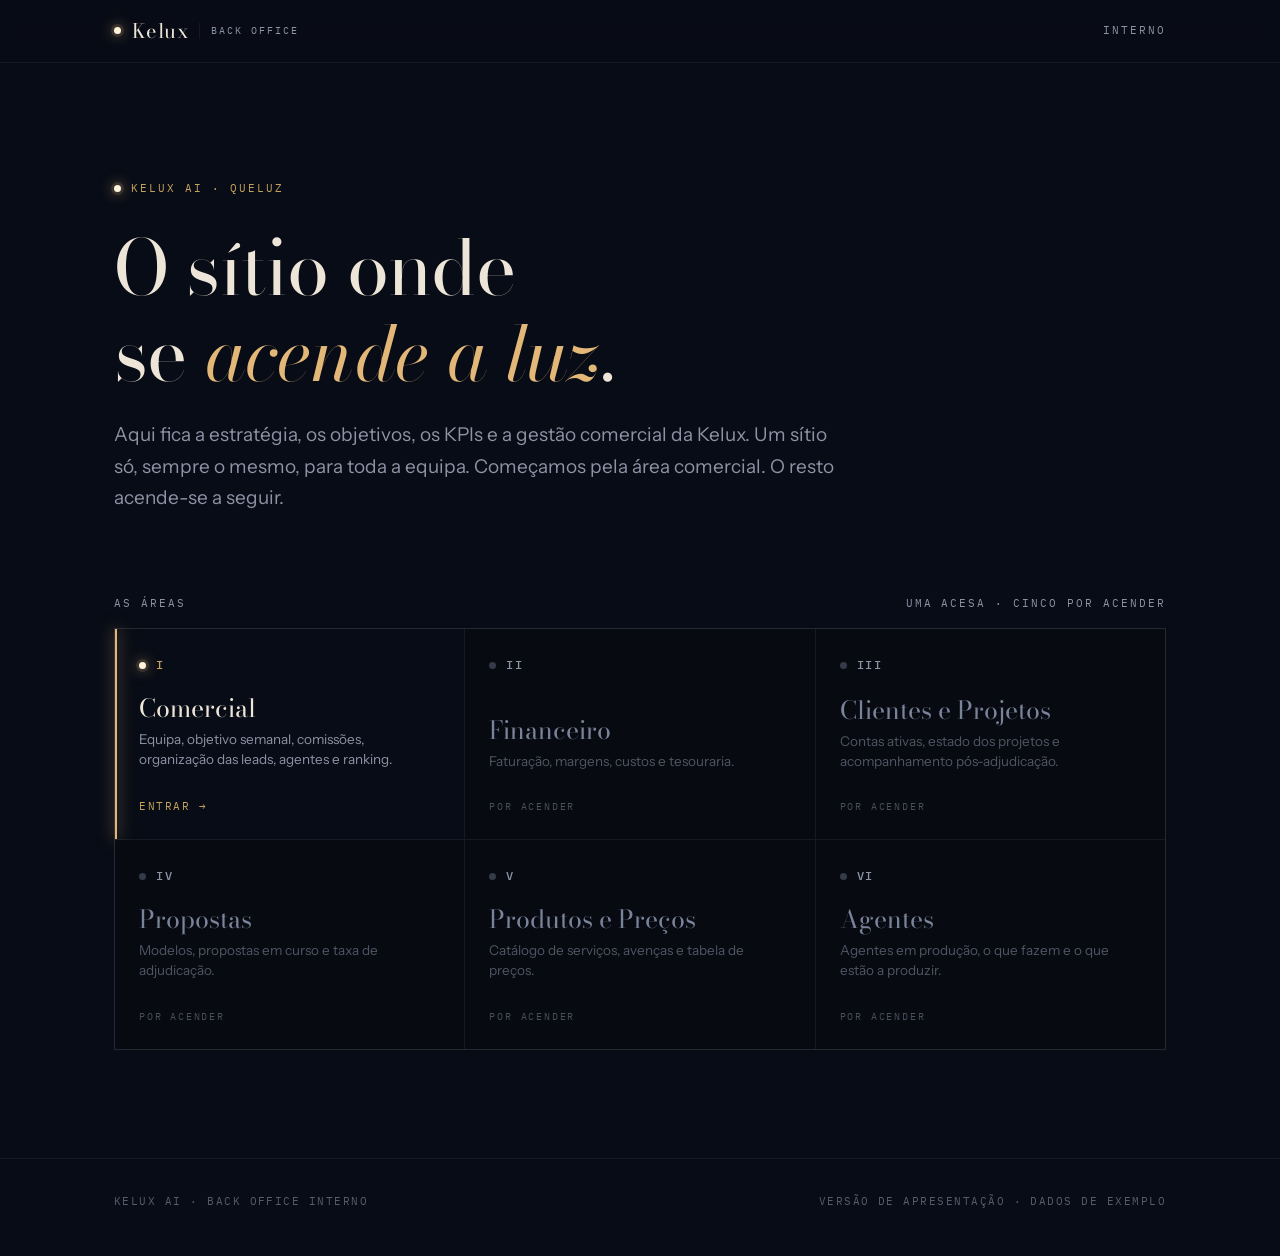
==== index.html @ 76b8fa00 "Back office interno da Kelux AI — versão de apresentação Ecrã inicial com as seis áreas (Comercial a" ====
<!doctype html>
<html lang="pt-PT">
<head>
<meta charset="utf-8">
<meta name="viewport" content="width=device-width, initial-scale=1">
<meta name="theme-color" content="#080C16">
<title>Kelux AI — Back office</title>
<meta name="description" content="Back office interno da Kelux AI. Estratégia, objetivos, KPIs e gestão comercial.">
<link rel="preconnect" href="https://fonts.googleapis.com">
<link rel="preconnect" href="https://fonts.gstatic.com" crossorigin>
<link href="https://fonts.googleapis.com/css2?family=Bodoni+Moda:ital,opsz,wght@0,6..96,400;0,6..96,500;1,6..96,400&family=IBM+Plex+Mono:wght@300;400;500&family=Instrument+Sans:wght@400;500&display=swap" rel="stylesheet">
<link rel="stylesheet" href="assets/css/kelux.css">
</head>
<body>

<header class="topbar">
  <div class="wrap topbar__in">
    <div class="brand">
      <span class="lamp lamp--on" aria-hidden="true"></span>
      <span class="brand__mark">Kelux</span>
      <span class="brand__sub">Back office</span>
    </div>
    <div class="topbar__spacer"></div>
    <span class="lbl">Interno</span>
  </div>
</header>

<main>

  <!-- ECRÃ INICIAL -->
  <section class="hero">
    <div class="wrap">
      <div class="hero__eyebrow">
        <span class="lamp lamp--on" aria-hidden="true"></span>
        <span class="lbl lbl--luz">Kelux AI · Queluz</span>
      </div>

      <h1>O sítio onde<br>se <em>acende a luz</em>.</h1>

      <p class="hero__lede">
        Aqui fica a estratégia, os objetivos, os KPIs e a gestão comercial da Kelux.
        Um sítio só, sempre o mesmo, para toda a equipa. Começamos pela área comercial.
        O resto acende-se a seguir.
      </p>
    </div>
  </section>

  <!-- MENU DE ÁREAS -->
  <section class="areas">
    <div class="wrap">

      <div class="areas__head">
        <span class="lbl">As áreas</span>
        <span class="lbl">Uma acesa · cinco por acender</span>
      </div>

      <div class="areas__grid">

        <a class="area" href="comercial.html">
          <div class="area__top">
            <span class="lamp lamp--on" aria-hidden="true"></span>
            <span class="rn">I</span>
          </div>
          <div class="area__name">Comercial</div>
          <p class="area__note">Equipa, objetivo semanal, comissões, organização das leads, agentes e ranking.</p>
          <span class="area__go">Entrar &rarr;</span>
        </a>

        <div class="area area--soon">
          <div class="area__top">
            <span class="lamp" aria-hidden="true"></span>
            <span class="rn" style="color:var(--mut)">II</span>
          </div>
          <div class="area__name">Financeiro</div>
          <p class="area__note">Faturação, margens, custos e tesouraria.</p>
          <span class="area__soon">Por acender</span>
        </div>

        <div class="area area--soon">
          <div class="area__top">
            <span class="lamp" aria-hidden="true"></span>
            <span class="rn" style="color:var(--mut)">III</span>
          </div>
          <div class="area__name">Clientes e Projetos</div>
          <p class="area__note">Contas ativas, estado dos projetos e acompanhamento pós-adjudicação.</p>
          <span class="area__soon">Por acender</span>
        </div>

        <div class="area area--soon">
          <div class="area__top">
            <span class="lamp" aria-hidden="true"></span>
            <span class="rn" style="color:var(--mut)">IV</span>
          </div>
          <div class="area__name">Propostas</div>
          <p class="area__note">Modelos, propostas em curso e taxa de adjudicação.</p>
          <span class="area__soon">Por acender</span>
        </div>

        <div class="area area--soon">
          <div class="area__top">
            <span class="lamp" aria-hidden="true"></span>
            <span class="rn" style="color:var(--mut)">V</span>
          </div>
          <div class="area__name">Produtos e Preços</div>
          <p class="area__note">Catálogo de serviços, avenças e tabela de preços.</p>
          <span class="area__soon">Por acender</span>
        </div>

        <div class="area area--soon">
          <div class="area__top">
            <span class="lamp" aria-hidden="true"></span>
            <span class="rn" style="color:var(--mut)">VI</span>
          </div>
          <div class="area__name">Agentes</div>
          <p class="area__note">Agentes em produção, o que fazem e o que estão a produzir.</p>
          <span class="area__soon">Por acender</span>
        </div>

      </div>
    </div>
  </section>

</main>

<footer class="foot">
  <div class="wrap foot__in">
    <span>Kelux AI · Back office interno</span>
    <span>Versão de apresentação · dados de exemplo</span>
  </div>
</footer>

</body>
</html>
---- assets/css/kelux.css ----
/* ==========================================================================
   Kelux AI — Back office interno
   Sistema visual alinhado com kelux.ai
   ========================================================================== */

:root{
  /* Base escura */
  --bg:        #05070A;
  --ink:       #080C16;
  --ink-2:     #0E1626;

  /* A luz */
  --luz:       #E3B778;
  --luz-core:  #FFF3DC;
  --gold:      #E8B45C;
  --gold-deep: #C6A35C;

  /* Texto */
  --txt:       #E6E9EF;
  --txt-warm:  #EDE6D8;
  --mut:       #8B93A5;
  --pedra:     #79839A;

  /* Traço */
  --line:      rgba(198,163,92,.20);
  --line-cold: rgba(139,147,165,.16);
  --line-soft: rgba(255,255,255,.06);

  /* Sinais */
  --amarelo:   #E8B45C;
  --vermelho:  #C2543F;
  --verde:     #6E9E7A;

  /* Tipografia */
  --display: "Bodoni Moda", "Didot", Georgia, serif;
  --body:    "Instrument Sans", system-ui, -apple-system, sans-serif;
  --mono:    "IBM Plex Mono", ui-monospace, "SF Mono", Menlo, monospace;

  /* Ritmo */
  --gut: clamp(20px, 5vw, 64px);
  --max: 1180px;
}

*,*::before,*::after{ box-sizing:border-box; }

html{ -webkit-text-size-adjust:100%; scroll-behavior:smooth; }

body{
  margin:0;
  background:var(--ink);
  color:var(--txt);
  font-family:var(--body);
  font-size:16px;
  line-height:1.62;
  font-weight:400;
  -webkit-font-smoothing:antialiased;
  text-rendering:optimizeLegibility;
}

img{ max-width:100%; display:block; }
a{ color:inherit; text-decoration:none; }
button{ font:inherit; color:inherit; background:none; border:0; cursor:pointer; }

/* --------------------------------------------------------------------------
   Tipografia
   -------------------------------------------------------------------------- */

h1,h2,h3,h4{
  font-family:var(--display);
  font-weight:400;
  line-height:1.14;
  letter-spacing:-.01em;
  margin:0;
  color:var(--txt-warm);
}

h1{ font-size:clamp(38px, 7vw, 76px); }
h2{ font-size:clamp(28px, 4.4vw, 46px); }
h3{ font-size:clamp(20px, 2.6vw, 27px); }
h4{ font-size:18px; }

p{ margin:0 0 1.05em; max-width:70ch; }
p:last-child{ margin-bottom:0; }

strong{ font-weight:500; color:var(--txt-warm); }

/* Etiqueta monoespaçada — o rótulo discreto da casa */
.lbl{
  font-family:var(--mono);
  font-size:11px;
  font-weight:400;
  letter-spacing:.18em;
  text-transform:uppercase;
  color:var(--mut);
}

.lbl--luz{ color:var(--gold-deep); }

/* Numeração romana */
.rn{
  font-family:var(--mono);
  font-size:12px;
  letter-spacing:.14em;
  color:var(--gold-deep);
  font-weight:500;
}

.num{ font-family:var(--mono); font-variant-numeric:tabular-nums; letter-spacing:-.01em; }

.mut{ color:var(--mut); }
.warm{ color:var(--txt-warm); }
.luz{ color:var(--luz); }

/* --------------------------------------------------------------------------
   Estrutura
   -------------------------------------------------------------------------- */

.wrap{ width:100%; max-width:var(--max); margin:0 auto; padding:0 var(--gut); }

/* --------------------------------------------------------------------------
   A lâmpada — acesa / por acender
   -------------------------------------------------------------------------- */

.lamp{
  width:7px; height:7px; border-radius:50%;
  background:var(--pedra);
  opacity:.4;
  flex:none;
  transition:background .5s ease, box-shadow .5s ease, opacity .5s ease;
}

.lamp--on{
  background:var(--luz-core);
  opacity:1;
  box-shadow:0 0 0 3px rgba(227,183,120,.14), 0 0 14px 2px rgba(227,183,120,.45);
}

/* --------------------------------------------------------------------------
   Cabeçalho global
   -------------------------------------------------------------------------- */

.topbar{
  position:sticky; top:0; z-index:60;
  background:rgba(8,12,22,.88);
  backdrop-filter:blur(12px);
  -webkit-backdrop-filter:blur(12px);
  border-bottom:1px solid var(--line-soft);
}

.topbar__in{
  display:flex; align-items:center; gap:18px;
  min-height:62px;
}

.brand{ display:flex; align-items:center; gap:11px; flex:none; }

.brand__mark{
  font-family:var(--display);
  font-size:20px;
  letter-spacing:.02em;
  color:var(--txt-warm);
}

.brand__sub{
  font-family:var(--mono);
  font-size:10px;
  letter-spacing:.2em;
  text-transform:uppercase;
  color:var(--mut);
  padding-left:11px;
  border-left:1px solid var(--line-soft);
}

.topbar__spacer{ flex:1; }

.back{
  font-family:var(--mono); font-size:11px; letter-spacing:.14em;
  text-transform:uppercase; color:var(--mut);
  display:inline-flex; align-items:center; gap:8px;
  padding:8px 0;
  transition:color .3s ease;
}
.back:hover{ color:var(--luz); }

/* --------------------------------------------------------------------------
   ECRÃ INICIAL
   -------------------------------------------------------------------------- */

.hero{ padding:clamp(60px,13vh,140px) 0 clamp(48px,9vh,96px); }

.hero__eyebrow{ display:flex; align-items:center; gap:10px; margin-bottom:26px; }

.hero h1{ margin-bottom:22px; }
.hero h1 em{ font-style:italic; color:var(--luz); }

.hero__lede{
  font-size:clamp(16px,1.9vw,19px);
  color:var(--mut);
  max-width:56ch;
  line-height:1.66;
}

/* Menu de áreas */
.areas{ padding-bottom:clamp(64px,12vh,130px); }

.areas__head{
  display:flex; align-items:baseline; justify-content:space-between;
  gap:20px; flex-wrap:wrap;
  padding-bottom:16px;
}

.areas__grid{
  display:grid;
  grid-template-columns:repeat(auto-fill, minmax(272px, 1fr));
  gap:1px;
  background:var(--line-soft);
  border:1px solid var(--line-soft);
}

.area{
  position:relative;
  background:var(--ink);
  padding:26px 24px 24px;
  min-height:158px;
  display:flex; flex-direction:column;
  transition:background .4s ease;
}

.area__top{ display:flex; align-items:center; gap:10px; margin-bottom:auto; }

.area__name{
  font-family:var(--display);
  font-size:25px;
  line-height:1.2;
  color:var(--pedra);
  margin:18px 0 6px;
  transition:color .4s ease;
}

.area__note{ font-size:13.5px; color:var(--mut); line-height:1.5; }

/* Ativa — acesa */
a.area{ cursor:pointer; }
a.area .area__name{ color:var(--txt-warm); }
a.area::after{
  content:""; position:absolute; left:0; top:0; bottom:0; width:2px;
  background:var(--luz);
  box-shadow:0 0 16px 1px rgba(227,183,120,.5);
}
a.area:hover{ background:var(--ink-2); }
a.area:hover .area__name{ color:var(--luz-core); }

.area__go{
  font-family:var(--mono); font-size:11px; letter-spacing:.14em;
  text-transform:uppercase; color:var(--gold-deep);
  margin-top:14px;
  display:inline-flex; align-items:center; gap:7px;
}

/* Por acender */
.area--soon{ background:#070A11; }
.area--soon .area__note{ color:rgba(139,147,165,.55); }

.area__soon{
  margin-top:14px;
  font-family:var(--mono); font-size:10px; letter-spacing:.18em;
  text-transform:uppercase; color:rgba(139,147,165,.5);
}

/* --------------------------------------------------------------------------
   ÁREA COMERCIAL — navegação por secções
   -------------------------------------------------------------------------- */

.secnav{
  position:sticky; top:62px; z-index:50;
  background:rgba(8,12,22,.92);
  backdrop-filter:blur(12px);
  -webkit-backdrop-filter:blur(12px);
  border-bottom:1px solid var(--line-soft);
}

.secnav__in{
  display:flex; gap:2px;
  overflow-x:auto;
  scrollbar-width:none;
  -ms-overflow-style:none;
}
.secnav__in::-webkit-scrollbar{ display:none; }

.secnav__btn{
  flex:none;
  display:flex; align-items:center; gap:9px;
  padding:15px 16px;
  border-bottom:1px solid transparent;
  white-space:nowrap;
  color:var(--mut);
  font-size:13.5px;
  transition:color .3s ease, border-color .3s ease;
}

.secnav__btn .rn{ color:var(--mut); transition:color .3s ease; }

.secnav__btn:hover{ color:var(--txt); }

.secnav__btn[aria-current="true"]{
  color:var(--luz-core);
  border-bottom-color:var(--luz);
}
.secnav__btn[aria-current="true"] .rn{ color:var(--gold); }

/* Secções */
.sec{ display:none; padding:clamp(46px,8vh,86px) 0 clamp(60px,11vh,120px); }
.sec.is-active{ display:block; animation:fade .5s ease both; }

@keyframes fade{ from{ opacity:0; transform:translateY(8px);} to{ opacity:1; transform:none;} }

.sec__head{ margin-bottom:clamp(32px,5vh,54px); }
.sec__eyebrow{ display:flex; align-items:center; gap:10px; margin-bottom:16px; }
.sec__head h2{ margin-bottom:16px; }
.sec__lede{ font-size:clamp(15.5px,1.7vw,18px); color:var(--mut); max-width:62ch; }

.block{ margin-top:clamp(34px,5.5vh,58px); }
.block__title{
  display:flex; align-items:baseline; gap:12px;
  padding-bottom:13px; margin-bottom:24px;
  border-bottom:1px solid var(--line-soft);
}
.block__title h3{ font-size:20px; }

/* --------------------------------------------------------------------------
   I — A equipa
   -------------------------------------------------------------------------- */

.team{
  display:grid;
  grid-template-columns:repeat(auto-fill, minmax(196px,1fr));
  gap:1px;
  background:var(--line-soft);
  border:1px solid var(--line-soft);
}

.member{
  background:var(--ink);
  padding:30px 22px 26px;
  text-align:center;
  transition:background .4s ease;
}
.member:hover{ background:var(--ink-2); }

/* A foto é o elemento iluminado */
.member__photo{
  width:88px; height:88px; margin:0 auto 18px;
  border-radius:50%;
  background:var(--ink-2);
  border:1px solid var(--line);
  display:flex; align-items:center; justify-content:center;
  overflow:hidden;
  box-shadow:0 0 0 5px rgba(227,183,120,.05), 0 0 26px -4px rgba(227,183,120,.28);
  transition:box-shadow .45s ease;
}
.member:hover .member__photo{
  box-shadow:0 0 0 5px rgba(227,183,120,.09), 0 0 34px -2px rgba(227,183,120,.45);
}
.member__photo img{ width:100%; height:100%; object-fit:cover; }

.member__initial{
  font-family:var(--display);
  font-size:31px;
  color:var(--luz);
}

.member__name{ font-family:var(--display); font-size:21px; color:var(--txt-warm); margin-bottom:5px; }
.member__role{
  font-family:var(--mono); font-size:10px; letter-spacing:.18em;
  text-transform:uppercase; color:var(--gold-deep); margin-bottom:9px;
}
.member__line{ font-size:13px; color:var(--mut); line-height:1.5; }

/* --------------------------------------------------------------------------
   Cartões e caixas genéricas
   -------------------------------------------------------------------------- */

.card{
  background:var(--ink-2);
  border:1px solid var(--line-soft);
  padding:24px;
}

.grid-2{ display:grid; grid-template-columns:repeat(auto-fit,minmax(280px,1fr)); gap:16px; }
.grid-3{ display:grid; grid-template-columns:repeat(auto-fit,minmax(232px,1fr)); gap:16px; }

/* Declaração em destaque */
.claim{
  border-left:2px solid var(--luz);
  padding:6px 0 6px 26px;
}
.claim__big{
  font-family:var(--display);
  font-size:clamp(26px,3.6vw,40px);
  line-height:1.2;
  color:var(--luz-core);
}
.claim__sub{ margin-top:12px; color:var(--mut); font-size:15px; }

/* Listas de regras */
.rules{ list-style:none; margin:0; padding:0; }
.rules li{
  position:relative;
  padding:13px 0 13px 30px;
  border-bottom:1px solid var(--line-soft);
  font-size:14.6px;
  line-height:1.6;
  color:var(--txt);
}
.rules li:last-child{ border-bottom:0; }
.rules li::before{
  content:""; position:absolute; left:4px; top:22px;
  width:5px; height:5px; border-radius:50%;
  background:var(--gold-deep);
}

/* Lista numerada em romano */
.rules--rn{ counter-reset:r; }
.rules--rn li{ padding-left:44px; }
.rules--rn li::before{
  counter-increment:r;
  content:counter(r, upper-roman);
  left:0; top:13px;
  width:auto; height:auto; border-radius:0; background:none;
  font-family:var(--mono); font-size:11px; letter-spacing:.1em;
  color:var(--gold-deep);
}

/* --------------------------------------------------------------------------
   II — A escada
   -------------------------------------------------------------------------- */

.stair{
  display:flex; align-items:flex-end; gap:6px;
  padding:26px 0 0;
  overflow-x:auto;
  scrollbar-width:none;
}
.stair::-webkit-scrollbar{ display:none; }

.step{
  flex:1 1 0; min-width:44px;
  display:flex; flex-direction:column; align-items:center; gap:9px;
}

.step__bar{
  width:100%;
  background:#0C1220;
  border:1px solid var(--line-cold);
  border-bottom:0;
  transition:background .4s ease, border-color .4s ease, box-shadow .4s ease;
}

.step__val{
  font-family:var(--mono); font-size:12px;
  color:var(--mut);
  transition:color .4s ease;
}

.step--done .step__bar{ background:rgba(198,163,92,.10); border-color:rgba(198,163,92,.24); }

.step--now .step__bar{
  background:rgba(227,183,120,.20);
  border-color:var(--luz);
  box-shadow:0 0 24px -4px rgba(227,183,120,.55), inset 0 0 20px -8px rgba(255,243,220,.5);
}
.step--now .step__val{ color:var(--luz-core); font-weight:500; }

.step__flag{
  font-family:var(--mono); font-size:9px; letter-spacing:.16em;
  text-transform:uppercase; color:var(--gold);
  min-height:12px;
}

.stair__axis{
  display:flex; justify-content:space-between;
  margin-top:14px; padding-top:12px;
  border-top:1px solid var(--line-soft);
  font-family:var(--mono); font-size:11px; letter-spacing:.1em;
  text-transform:uppercase; color:var(--mut);
}

/* Três resultados possíveis */
.outcome{
  border:1px solid var(--line-soft);
  padding:20px;
  background:var(--ink-2);
}
.outcome__arrow{ font-size:22px; line-height:1; margin-bottom:12px; }
.outcome__cond{
  font-family:var(--mono); font-size:11.5px; letter-spacing:.04em;
  color:var(--mut); margin-bottom:9px;
}
.outcome__res{ font-family:var(--display); font-size:20px; color:var(--txt-warm); }

.outcome--up{ border-color:rgba(227,183,120,.3); }
.outcome--up .outcome__arrow{ color:var(--luz); }
.outcome--up .outcome__res{ color:var(--luz-core); }
.outcome--keep .outcome__arrow{ color:var(--pedra); }
.outcome--down .outcome__arrow{ color:var(--vermelho); }

/* --------------------------------------------------------------------------
   III — Tabela de simulação
   -------------------------------------------------------------------------- */

.tbl-wrap{ overflow-x:auto; border:1px solid var(--line-soft); }

table.tbl{
  width:100%; border-collapse:collapse; min-width:460px;
  font-size:15px;
}
table.tbl th{
  text-align:left;
  font-family:var(--mono); font-weight:400;
  font-size:10.5px; letter-spacing:.16em; text-transform:uppercase;
  color:var(--mut);
  padding:15px 20px;
  background:#0A0E18;
  border-bottom:1px solid var(--line-soft);
  white-space:nowrap;
}
table.tbl td{
  padding:16px 20px;
  border-bottom:1px solid var(--line-soft);
  font-family:var(--mono);
  font-variant-numeric:tabular-nums;
  color:var(--txt);
}
table.tbl tr:last-child td{ border-bottom:0; }
table.tbl tbody tr:hover td{ background:rgba(227,183,120,.035); }
table.tbl td:last-child{ color:var(--luz); }
table.tbl th:not(:first-child), table.tbl td:not(:first-child){ text-align:right; }

/* Aviso de privacidade */
.privacy{
  display:flex; gap:14px; align-items:flex-start;
  margin-top:18px; padding:17px 19px;
  border:1px solid var(--line);
  background:rgba(227,183,120,.045);
  font-size:14px; color:var(--txt-warm); line-height:1.58;
}
.privacy .lamp{ margin-top:8px; }

/* --------------------------------------------------------------------------
   IV — Pipeline
   -------------------------------------------------------------------------- */

.pipe{
  display:flex; align-items:stretch; flex-wrap:wrap; gap:8px;
  padding:4px 0;
}

.pipe__stage{
  flex:1 1 130px;
  border:1px solid var(--line-cold);
  background:var(--ink-2);
  padding:16px 14px;
}
.pipe__n{
  font-family:var(--mono); font-size:10px; letter-spacing:.14em;
  color:var(--gold-deep); display:block; margin-bottom:8px;
}
.pipe__name{ font-size:14.5px; color:var(--txt-warm); line-height:1.35; }

.pipe__stage--end{ border-color:rgba(227,183,120,.32); background:rgba(227,183,120,.05); }

.fork{ display:grid; grid-template-columns:repeat(auto-fit,minmax(268px,1fr)); gap:16px; margin-top:16px; }

.fork__item{
  border:1px solid var(--line-soft);
  border-top:2px solid var(--line-cold);
  padding:20px;
  background:var(--ink-2);
}
.fork__item--won{ border-top-color:var(--verde); }
.fork__item--cold{ border-top-color:var(--pedra); }
.fork__head{ font-family:var(--display); font-size:18px; color:var(--txt-warm); margin-bottom:9px; }
.fork__body{ font-size:14px; color:var(--mut); line-height:1.6; }

/* Ficha de lead — exemplo visual */
.ficha{
  border:1px solid var(--line-soft);
  background:var(--ink-2);
}
.ficha__bar{
  display:flex; align-items:center; gap:10px;
  padding:13px 20px;
  border-bottom:1px solid var(--line-soft);
  background:#0A0E18;
}
.ficha__grid{
  display:grid;
  grid-template-columns:repeat(auto-fill,minmax(196px,1fr));
  gap:1px;
  background:var(--line-soft);
}
.field{ background:var(--ink-2); padding:14px 18px; }
.field__k{
  font-family:var(--mono); font-size:9.5px; letter-spacing:.15em;
  text-transform:uppercase; color:var(--mut); display:block; margin-bottom:6px;
}
.field__v{ font-size:14px; color:var(--txt); line-height:1.4; }
.field__v--auto{ color:var(--luz); }
.field--wide{ grid-column:1/-1; }

.auto-note{
  display:flex; align-items:center; gap:9px;
  padding:13px 20px; border-top:1px solid var(--line-soft);
  font-family:var(--mono); font-size:11px; letter-spacing:.06em; color:var(--mut);
}

/* Histórico de interações */
.hist__row{
  display:grid;
  grid-template-columns:96px 92px 116px 1fr;
  gap:16px;
  padding:12px 20px;
  border-bottom:1px solid var(--line-soft);
  font-size:13.5px;
  align-items:baseline;
}
.hist__row:last-child{ border-bottom:0; }
.hist__row--h{
  font-family:var(--mono); font-size:9.5px; letter-spacing:.15em;
  text-transform:uppercase; color:var(--mut);
  background:#0A0E18;
}
.hist__d{ font-family:var(--mono); color:var(--mut); font-size:12.5px; }
.hist__r{ color:var(--txt-warm); }
.hist__n{ color:var(--mut); }

/* Avisos de duplicado */
.alert{
  border:1px solid var(--line-soft);
  border-left-width:2px;
  padding:20px 22px;
  background:var(--ink-2);
}
.alert__top{ display:flex; align-items:center; gap:10px; margin-bottom:11px; }
.alert__dot{ width:8px; height:8px; border-radius:50%; flex:none; }
.alert__tag{
  font-family:var(--mono); font-size:10px; letter-spacing:.17em; text-transform:uppercase;
}
.alert__body{ font-size:14.2px; color:var(--txt); line-height:1.6; }
.alert__body em{ color:var(--mut); font-style:normal; }

.alert--warn{ border-left-color:var(--amarelo); }
.alert--warn .alert__dot{ background:var(--amarelo); box-shadow:0 0 10px 0 rgba(232,180,92,.5); }
.alert--warn .alert__tag{ color:var(--amarelo); }

.alert--stop{ border-left-color:var(--vermelho); }
.alert--stop .alert__dot{ background:var(--vermelho); box-shadow:0 0 10px 0 rgba(194,84,63,.5); }
.alert--stop .alert__tag{ color:var(--vermelho); }

.alert--ok{ border-left-color:var(--pedra); }
.alert--ok .alert__dot{ background:var(--pedra); }
.alert--ok .alert__tag{ color:var(--pedra); }

/* Nota de trabalho em curso */
.wip{
  display:flex; gap:14px; align-items:flex-start;
  padding:18px 20px;
  border:1px dashed var(--line-cold);
  font-size:14px; color:var(--mut); line-height:1.6;
}

/* --------------------------------------------------------------------------
   V — Agentes
   -------------------------------------------------------------------------- */

.signal{
  border:1px solid var(--line-soft);
  background:var(--ink-2);
  padding:20px;
}
.signal__n{ font-family:var(--mono); font-size:11px; letter-spacing:.14em; color:var(--gold-deep); }
.signal__t{ font-family:var(--display); font-size:18px; color:var(--txt-warm); margin:11px 0 8px; }
.signal__b{ font-size:13.6px; color:var(--mut); line-height:1.58; }

.flow{
  display:flex; align-items:center; gap:14px; flex-wrap:wrap;
  padding:22px; border:1px solid var(--line-soft); background:var(--ink-2);
}
.flow__node{
  font-family:var(--mono); font-size:11.5px; letter-spacing:.1em; text-transform:uppercase;
  padding:9px 15px; border:1px solid var(--line-cold); color:var(--txt);
}
.flow__node--luz{ border-color:var(--line); color:var(--luz); }
.flow__arrow{ color:var(--gold-deep); font-family:var(--mono); font-size:14px; }

/* --------------------------------------------------------------------------
   VI — Ranking
   -------------------------------------------------------------------------- */

.stats{
  display:grid; grid-template-columns:repeat(auto-fit,minmax(158px,1fr));
  gap:1px; background:var(--line-soft);
  border:1px solid var(--line-soft);
  margin-bottom:30px;
}
.stat{ background:var(--ink-2); padding:21px 20px; }
.stat__k{
  font-family:var(--mono); font-size:9.5px; letter-spacing:.16em;
  text-transform:uppercase; color:var(--mut); display:block; margin-bottom:10px;
}
.stat__v{
  font-family:var(--display); font-size:33px; line-height:1;
  color:var(--txt-warm);
}
.stat__v--luz{ color:var(--luz); }
.stat__sub{ font-size:12.5px; color:var(--mut); margin-top:8px; }

/* Alternador de vista */
.views{ display:inline-flex; border:1px solid var(--line-soft); margin-bottom:26px; }
.views__b{
  padding:9px 20px;
  font-family:var(--mono); font-size:11px; letter-spacing:.15em; text-transform:uppercase;
  color:var(--mut);
  border-right:1px solid var(--line-soft);
  transition:color .3s ease, background .3s ease;
}
.views__b:last-child{ border-right:0; }
.views__b:hover{ color:var(--txt); }
.views__b[aria-pressed="true"]{ color:var(--ink); background:var(--luz); }

/* Barras com foto */
.chart{ display:flex; flex-direction:column; gap:1px; background:var(--line-soft); border:1px solid var(--line-soft); }

.bar{
  display:grid;
  grid-template-columns:34px 52px 1fr auto;
  align-items:center;
  gap:16px;
  padding:16px 20px;
  background:var(--ink-2);
  transition:background .4s ease;
}
.bar:hover{ background:#111A2B; }

.bar__rank{
  font-family:var(--mono); font-size:12px; letter-spacing:.08em;
  color:var(--mut); text-align:center;
}
.bar--lead .bar__rank{ color:var(--gold); }

.bar__photo{
  width:46px; height:46px; border-radius:50%;
  background:var(--ink); border:1px solid var(--line-cold);
  display:flex; align-items:center; justify-content:center;
  overflow:hidden; flex:none;
  transition:box-shadow .45s ease, border-color .45s ease;
}
.bar__photo img{ width:100%; height:100%; object-fit:cover; }
.bar__initial{ font-family:var(--display); font-size:19px; color:var(--pedra); }

.bar--lead .bar__photo{
  border-color:var(--luz);
  box-shadow:0 0 0 4px rgba(227,183,120,.08), 0 0 24px -3px rgba(227,183,120,.55);
}
.bar--lead .bar__initial{ color:var(--luz); }

.bar__mid{ min-width:0; }
.bar__name{ font-size:15px; color:var(--txt-warm); margin-bottom:8px; }
.bar--lead .bar__name{ color:var(--luz-core); }

.bar__track{ height:8px; background:#0B1120; border:1px solid var(--line-cold); position:relative; }
.bar__fill{
  position:absolute; top:-1px; bottom:-1px; left:-1px;
  width:0;
  background:rgba(198,163,92,.22);
  border:1px solid rgba(198,163,92,.35);
  transition:width .85s cubic-bezier(.22,1,.36,1);
}
.bar--lead .bar__fill{
  background:rgba(227,183,120,.34);
  border-color:var(--luz);
  box-shadow:0 0 18px -2px rgba(227,183,120,.5);
}

.bar__right{ text-align:right; flex:none; }
.bar__count{
  font-family:var(--mono); font-size:25px; font-variant-numeric:tabular-nums;
  color:var(--txt-warm); line-height:1;
}
.bar--lead .bar__count{ color:var(--luz); }
.bar__ns{
  font-family:var(--mono); font-size:10.5px; letter-spacing:.08em;
  color:var(--mut); margin-top:7px; white-space:nowrap;
}

.chart__foot{
  display:flex; justify-content:space-between; align-items:center; gap:16px; flex-wrap:wrap;
  padding:15px 20px; background:#0A0E18;
  font-family:var(--mono); font-size:11px; letter-spacing:.08em; color:var(--mut);
}

/* Etiqueta de dados de exemplo */
.demo{
  display:inline-flex; align-items:center; gap:8px;
  font-family:var(--mono); font-size:9.5px; letter-spacing:.18em; text-transform:uppercase;
  color:rgba(139,147,165,.62);
  border:1px solid var(--line-soft);
  padding:5px 11px;
}
.demo::before{
  content:""; width:5px; height:5px; border-radius:50%;
  background:rgba(139,147,165,.55);
}

/* --------------------------------------------------------------------------
   Rodapé
   -------------------------------------------------------------------------- */

.foot{
  border-top:1px solid var(--line-soft);
  padding:34px 0 46px;
}
.foot__in{
  display:flex; justify-content:space-between; align-items:center;
  gap:18px; flex-wrap:wrap;
  font-family:var(--mono); font-size:10.5px; letter-spacing:.14em;
  text-transform:uppercase; color:rgba(139,147,165,.6);
}

/* --------------------------------------------------------------------------
   Telemóvel
   -------------------------------------------------------------------------- */

@media (max-width:760px){
  body{ font-size:15.5px; }

  .brand__sub{ display:none; }

  .topbar__in{ min-height:56px; }
  .secnav{ top:56px; }
  .secnav__in{ margin:0 calc(var(--gut) * -1); padding:0 var(--gut); }

  .areas__grid{ grid-template-columns:1fr; }
  .area{ min-height:0; padding:22px 20px; }

  .team{ grid-template-columns:repeat(2,1fr); }
  .member{ padding:24px 14px 22px; }
  .member__photo{ width:70px; height:70px; }

  .claim{ padding-left:20px; }

  .hist__row{ grid-template-columns:1fr 1fr; gap:6px 14px; }
  .hist__row--h{ display:none; }
  .hist__n{ grid-column:1/-1; }

  .bar{ grid-template-columns:24px 40px 1fr auto; gap:12px; padding:14px 16px; }
  .bar__photo{ width:38px; height:38px; }
  .bar__count{ font-size:21px; }
  .bar__ns{ font-size:9.5px; }

  .stat__v{ font-size:28px; }

  .step{ min-width:38px; }

  .views{ display:flex; width:100%; }
  .views__b{ flex:1; padding:10px 8px; text-align:center; }
}

@media (max-width:400px){
  .team{ grid-template-columns:1fr; }
}

@media (prefers-reduced-motion:reduce){
  *,*::before,*::after{ animation-duration:.001ms !important; transition-duration:.001ms !important; }
  html{ scroll-behavior:auto; }
}
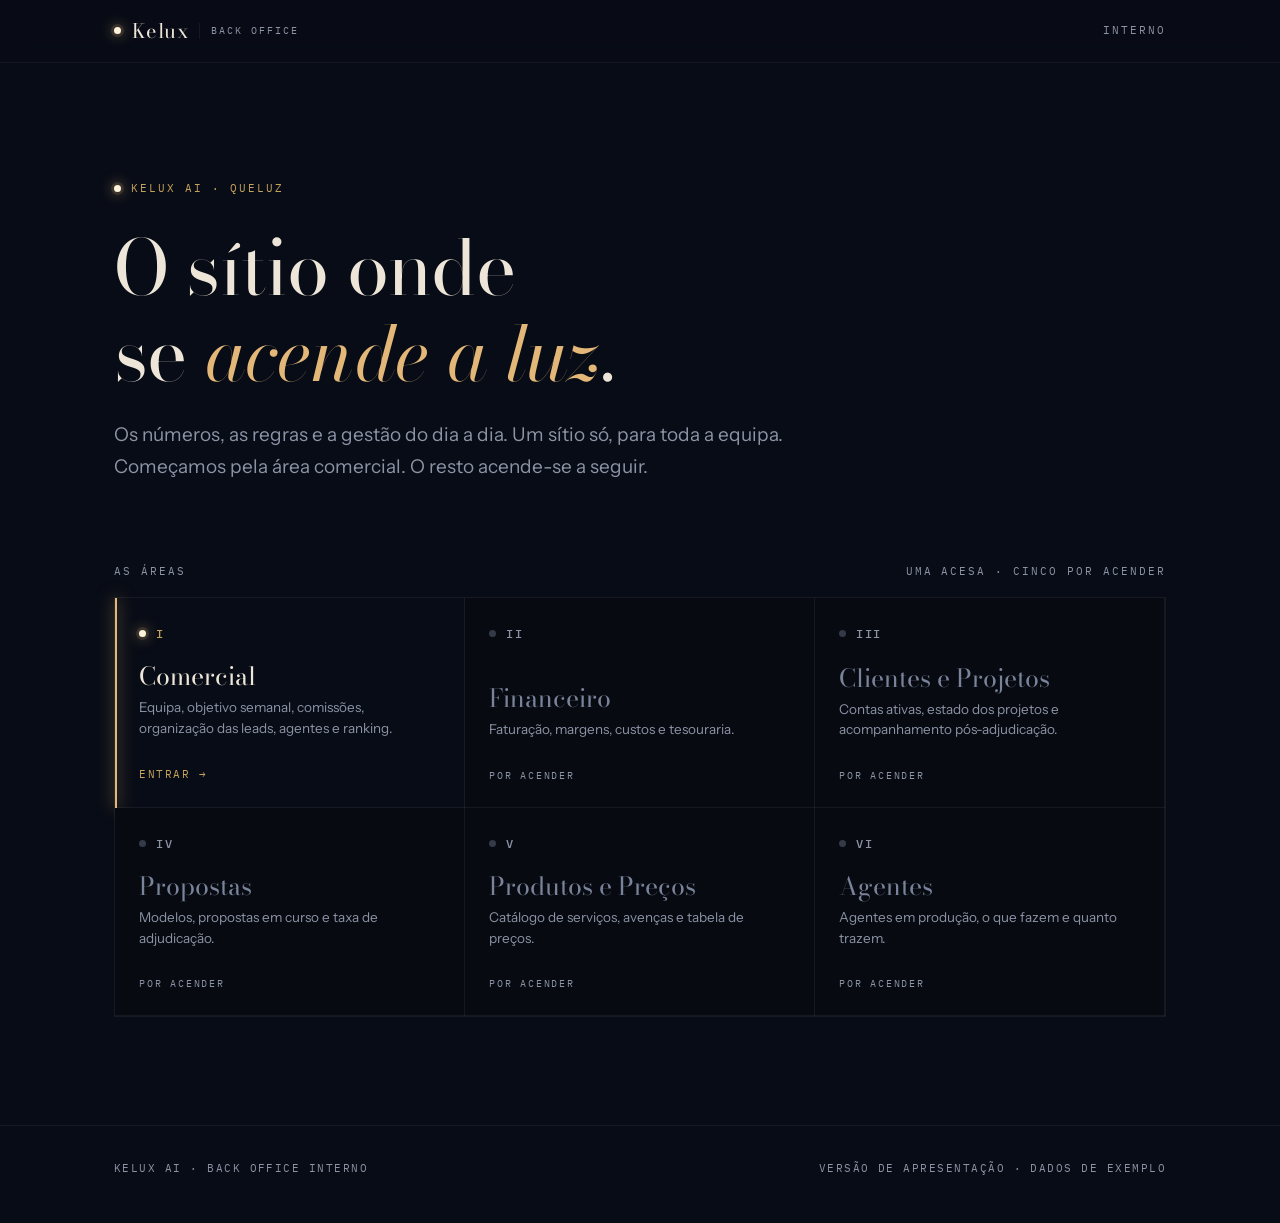
==== commit a81f6be6: "Scroll contínuo e número grande em todas as secções A área comercial deixa de trocar de secção por s" ====
--- a/index.html
+++ b/index.html
@@ -38,9 +38,8 @@
       <h1>O sítio onde<br>se <em>acende a luz</em>.</h1>
 
       <p class="hero__lede">
-        Aqui fica a estratégia, os objetivos, os KPIs e a gestão comercial da Kelux.
-        Um sítio só, sempre o mesmo, para toda a equipa. Começamos pela área comercial.
-        O resto acende-se a seguir.
+        Os números, as regras e a gestão do dia a dia. Um sítio só, para toda a equipa.
+        Começamos pela área comercial. O resto acende-se a seguir.
       </p>
     </div>
   </section>
@@ -69,7 +68,7 @@
         <div class="area area--soon">
           <div class="area__top">
             <span class="lamp" aria-hidden="true"></span>
-            <span class="rn" style="color:var(--mut)">II</span>
+            <span class="rn">II</span>
           </div>
           <div class="area__name">Financeiro</div>
           <p class="area__note">Faturação, margens, custos e tesouraria.</p>
@@ -79,7 +78,7 @@
         <div class="area area--soon">
           <div class="area__top">
             <span class="lamp" aria-hidden="true"></span>
-            <span class="rn" style="color:var(--mut)">III</span>
+            <span class="rn">III</span>
           </div>
           <div class="area__name">Clientes e Projetos</div>
           <p class="area__note">Contas ativas, estado dos projetos e acompanhamento pós-adjudicação.</p>
@@ -89,7 +88,7 @@
         <div class="area area--soon">
           <div class="area__top">
             <span class="lamp" aria-hidden="true"></span>
-            <span class="rn" style="color:var(--mut)">IV</span>
+            <span class="rn">IV</span>
           </div>
           <div class="area__name">Propostas</div>
           <p class="area__note">Modelos, propostas em curso e taxa de adjudicação.</p>
@@ -99,7 +98,7 @@
         <div class="area area--soon">
           <div class="area__top">
             <span class="lamp" aria-hidden="true"></span>
-            <span class="rn" style="color:var(--mut)">V</span>
+            <span class="rn">V</span>
           </div>
           <div class="area__name">Produtos e Preços</div>
           <p class="area__note">Catálogo de serviços, avenças e tabela de preços.</p>
@@ -109,10 +108,10 @@
         <div class="area area--soon">
           <div class="area__top">
             <span class="lamp" aria-hidden="true"></span>
-            <span class="rn" style="color:var(--mut)">VI</span>
+            <span class="rn">VI</span>
           </div>
           <div class="area__name">Agentes</div>
-          <p class="area__note">Agentes em produção, o que fazem e o que estão a produzir.</p>
+          <p class="area__note">Agentes em produção, o que fazem e quanto trazem.</p>
           <span class="area__soon">Por acender</span>
         </div>
 
--- a/assets/css/kelux.css
+++ b/assets/css/kelux.css
@@ -212,8 +212,6 @@
 .areas__grid{
   display:grid;
   grid-template-columns:repeat(auto-fill, minmax(272px, 1fr));
-  gap:1px;
-  background:var(--line-soft);
   border:1px solid var(--line-soft);
 }
 
@@ -223,6 +221,7 @@
   padding:26px 24px 24px;
   min-height:158px;
   display:flex; flex-direction:column;
+  box-shadow:inset -1px 0 0 var(--line-soft), inset 0 -1px 0 var(--line-soft);
   transition:background .4s ease;
 }
 
@@ -259,12 +258,13 @@
 
 /* Por acender */
 .area--soon{ background:#070A11; }
-.area--soon .area__note{ color:rgba(139,147,165,.55); }
+.area--soon .area__note{ color:var(--mut); }
+.area--soon .rn{ color:var(--mut); }
 
 .area__soon{
   margin-top:14px;
   font-family:var(--mono); font-size:10px; letter-spacing:.18em;
-  text-transform:uppercase; color:rgba(139,147,165,.5);
+  text-transform:uppercase; color:var(--mut);
 }
 
 /* --------------------------------------------------------------------------
@@ -308,13 +308,14 @@
 }
 .secnav__btn[aria-current="true"] .rn{ color:var(--gold); }
 
-/* Secções */
-.sec{ display:none; padding:clamp(46px,8vh,86px) 0 clamp(60px,11vh,120px); }
-.sec.is-active{ display:block; animation:fade .5s ease both; }
-
-@keyframes fade{ from{ opacity:0; transform:translateY(8px);} to{ opacity:1; transform:none;} }
-
-.sec__head{ margin-bottom:clamp(32px,5vh,54px); }
+/* Secções — todas visíveis, uma a seguir à outra */
+.sec{
+  padding:clamp(56px,10vh,110px) 0 clamp(56px,10vh,110px);
+  scroll-margin-top:118px;
+}
+.sec + .sec{ border-top:1px solid var(--line-soft); }
+
+.sec__head{ margin-bottom:clamp(28px,4.5vh,46px); }
 .sec__eyebrow{ display:flex; align-items:center; gap:10px; margin-bottom:16px; }
 .sec__head h2{ margin-bottom:16px; }
 .sec__lede{ font-size:clamp(15.5px,1.7vw,18px); color:var(--mut); max-width:62ch; }
@@ -334,8 +335,6 @@
 .team{
   display:grid;
   grid-template-columns:repeat(auto-fill, minmax(196px,1fr));
-  gap:1px;
-  background:var(--line-soft);
   border:1px solid var(--line-soft);
 }
 
@@ -343,6 +342,7 @@
   background:var(--ink);
   padding:30px 22px 26px;
   text-align:center;
+  box-shadow:inset -1px 0 0 var(--line-soft), inset 0 -1px 0 var(--line-soft);
   transition:background .4s ease;
 }
 .member:hover{ background:var(--ink-2); }
@@ -402,6 +402,108 @@
 }
 .claim__sub{ margin-top:12px; color:var(--mut); font-size:15px; }
 
+/* A pergunta para abrir a conversa */
+.pergunta{
+  display:flex; align-items:flex-start; gap:18px;
+  margin-top:clamp(34px,5vh,56px);
+  padding:clamp(26px,4vw,38px) 0 0;
+  border-top:1px solid var(--line);
+}
+.pergunta .lamp{ margin-top:clamp(14px,2vw,20px); }
+.pergunta__t{
+  margin:0; max-width:24ch;
+  font-family:var(--display);
+  font-weight:500;
+  font-size:clamp(24px,3.6vw,42px);
+  line-height:1.2;
+  color:var(--luz-core);
+}
+
+/* --------------------------------------------------------------------------
+   Número grande
+   -------------------------------------------------------------------------- */
+
+.mega{
+  display:flex; align-items:center; gap:clamp(20px,4vw,48px);
+  flex-wrap:wrap;
+  padding:clamp(8px,2vh,20px) 0;
+}
+
+.mega__n{
+  font-family:var(--display);
+  font-weight:500;
+  font-size:clamp(112px,20vw,248px);
+  line-height:.78;
+  letter-spacing:-.03em;
+  color:var(--luz-core);
+  text-shadow:0 0 70px rgba(227,183,120,.28);
+}
+
+.mega__pc{ font-size:.52em; margin-left:.02em; }
+
+.mega--sm .mega__n{ font-size:clamp(78px,12vw,150px); }
+
+.mega__side{ padding-bottom:6px; }
+
+.mega__u{
+  font-family:var(--display);
+  font-size:clamp(21px,3vw,32px);
+  line-height:1.22;
+  color:var(--txt-warm);
+}
+
+.mega__hint{
+  margin-top:14px;
+  font-family:var(--mono); font-size:11px; letter-spacing:.16em;
+  text-transform:uppercase; color:var(--mut);
+}
+
+.mega__claim{
+  margin:clamp(14px,2.5vh,26px) 0 0;
+  max-width:none;
+  font-family:var(--display);
+  font-weight:500;
+  font-size:clamp(22px,3.2vw,38px);
+  line-height:1.2;
+  color:var(--luz);
+}
+
+/* Mosaicos curtos — pouco texto, muito ar */
+.tiles{
+  display:grid; grid-template-columns:repeat(auto-fit,minmax(212px,1fr));
+  border:1px solid var(--line-soft);
+}
+.tile{
+  background:var(--ink-2); padding:26px 22px 24px;
+  box-shadow:inset -1px 0 0 var(--line-soft), inset 0 -1px 0 var(--line-soft);
+}
+.tile__n{
+  font-family:var(--mono); font-size:11px; letter-spacing:.14em;
+  color:var(--gold-deep); display:block; margin-bottom:16px;
+}
+
+/* Número dentro do mosaico */
+.tile__big{
+  font-family:var(--display);
+  font-weight:500;
+  font-size:clamp(38px,5vw,58px);
+  line-height:1;
+  color:var(--luz);
+  margin-bottom:14px;
+  white-space:nowrap;
+}
+.tile__big-s{ font-size:.58em; }
+.tile__mais{ color:var(--gold-deep); font-size:.55em; margin:0 .06em; }
+.tile__t{
+  font-family:var(--display); font-size:clamp(19px,2.2vw,24px);
+  line-height:1.24; color:var(--txt-warm);
+}
+.tile__s{
+  margin-top:11px;
+  font-family:var(--mono); font-size:10.5px; letter-spacing:.12em;
+  text-transform:uppercase; color:var(--mut);
+}
+
 /* Listas de regras */
 .rules{ list-style:none; margin:0; padding:0; }
 .rules li{
@@ -536,16 +638,6 @@
 table.tbl td:last-child{ color:var(--luz); }
 table.tbl th:not(:first-child), table.tbl td:not(:first-child){ text-align:right; }
 
-/* Aviso de privacidade */
-.privacy{
-  display:flex; gap:14px; align-items:flex-start;
-  margin-top:18px; padding:17px 19px;
-  border:1px solid var(--line);
-  background:rgba(227,183,120,.045);
-  font-size:14px; color:var(--txt-warm); line-height:1.58;
-}
-.privacy .lamp{ margin-top:8px; }
-
 /* --------------------------------------------------------------------------
    IV — Pipeline
    -------------------------------------------------------------------------- */
@@ -596,10 +688,11 @@
 .ficha__grid{
   display:grid;
   grid-template-columns:repeat(auto-fill,minmax(196px,1fr));
-  gap:1px;
-  background:var(--line-soft);
-}
-.field{ background:var(--ink-2); padding:14px 18px; }
+}
+.field{
+  background:var(--ink-2); padding:14px 18px;
+  box-shadow:inset -1px 0 0 var(--line-soft), inset 0 -1px 0 var(--line-soft);
+}
 .field__k{
   font-family:var(--mono); font-size:9.5px; letter-spacing:.15em;
   text-transform:uppercase; color:var(--mut); display:block; margin-bottom:6px;
@@ -699,11 +792,13 @@
 
 .stats{
   display:grid; grid-template-columns:repeat(auto-fit,minmax(158px,1fr));
-  gap:1px; background:var(--line-soft);
   border:1px solid var(--line-soft);
   margin-bottom:30px;
 }
-.stat{ background:var(--ink-2); padding:21px 20px; }
+.stat{
+  background:var(--ink-2); padding:21px 20px;
+  box-shadow:inset -1px 0 0 var(--line-soft), inset 0 -1px 0 var(--line-soft);
+}
 .stat__k{
   font-family:var(--mono); font-size:9.5px; letter-spacing:.16em;
   text-transform:uppercase; color:var(--mut); display:block; margin-bottom:10px;
@@ -799,17 +894,19 @@
   font-family:var(--mono); font-size:11px; letter-spacing:.08em; color:var(--mut);
 }
 
+.chart__nota{ margin-top:14px; font-size:13.5px; color:var(--mut); }
+
 /* Etiqueta de dados de exemplo */
 .demo{
   display:inline-flex; align-items:center; gap:8px;
   font-family:var(--mono); font-size:9.5px; letter-spacing:.18em; text-transform:uppercase;
-  color:rgba(139,147,165,.62);
+  color:var(--mut);
   border:1px solid var(--line-soft);
   padding:5px 11px;
 }
 .demo::before{
   content:""; width:5px; height:5px; border-radius:50%;
-  background:rgba(139,147,165,.55);
+  background:var(--mut);
 }
 
 /* --------------------------------------------------------------------------
@@ -824,7 +921,7 @@
   display:flex; justify-content:space-between; align-items:center;
   gap:18px; flex-wrap:wrap;
   font-family:var(--mono); font-size:10.5px; letter-spacing:.14em;
-  text-transform:uppercase; color:rgba(139,147,165,.6);
+  text-transform:uppercase; color:var(--mut);
 }
 
 /* --------------------------------------------------------------------------
@@ -862,6 +959,16 @@
 
   .step{ min-width:38px; }
 
+  .sec{ scroll-margin-top:104px; }
+
+  .mega{ gap:16px; }
+  .mega__n{ line-height:.85; }
+
+  .stair__axis{ flex-direction:column; gap:6px; text-align:left; }
+
+  .pergunta{ gap:13px; }
+  .pergunta .lamp{ margin-top:11px; }
+
   .views{ display:flex; width:100%; }
   .views__b{ flex:1; padding:10px 8px; text-align:center; }
 }
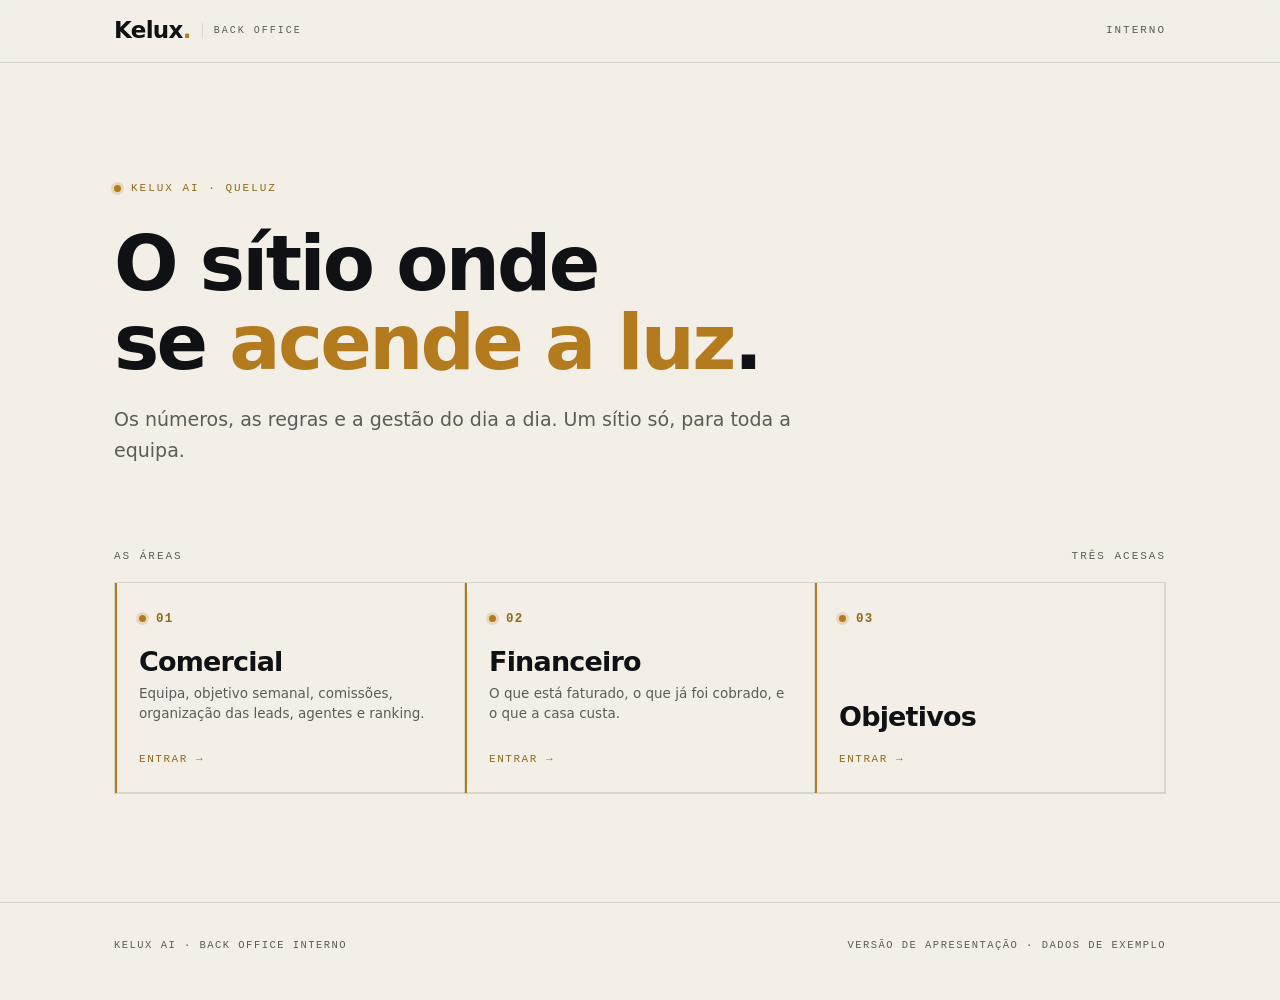
==== commit 2840faba: "Financeiro, gestão de clientes em galáxia e objetivos sem agentes Área comercial passa a menu de trê" ====
--- a/index.html
+++ b/index.html
@@ -3,12 +3,9 @@
 <head>
 <meta charset="utf-8">
 <meta name="viewport" content="width=device-width, initial-scale=1">
-<meta name="theme-color" content="#080C16">
+<meta name="theme-color" content="#F3EFE6">
 <title>Kelux AI — Back office</title>
 <meta name="description" content="Back office interno da Kelux AI. Estratégia, objetivos, KPIs e gestão comercial.">
-<link rel="preconnect" href="https://fonts.googleapis.com">
-<link rel="preconnect" href="https://fonts.gstatic.com" crossorigin>
-<link href="https://fonts.googleapis.com/css2?family=Bodoni+Moda:ital,opsz,wght@0,6..96,400;0,6..96,500;1,6..96,400&family=IBM+Plex+Mono:wght@300;400;500&family=Instrument+Sans:wght@400;500&display=swap" rel="stylesheet">
 <link rel="stylesheet" href="assets/css/kelux.css">
 </head>
 <body>
@@ -16,7 +13,6 @@
 <header class="topbar">
   <div class="wrap topbar__in">
     <div class="brand">
-      <span class="lamp lamp--on" aria-hidden="true"></span>
       <span class="brand__mark">Kelux</span>
       <span class="brand__sub">Back office</span>
     </div>
@@ -39,7 +35,6 @@
 
       <p class="hero__lede">
         Os números, as regras e a gestão do dia a dia. Um sítio só, para toda a equipa.
-        Começamos pela área comercial. O resto acende-se a seguir.
       </p>
     </div>
   </section>
@@ -50,7 +45,7 @@
 
       <div class="areas__head">
         <span class="lbl">As áreas</span>
-        <span class="lbl">Uma acesa · cinco por acender</span>
+        <span class="lbl">Três acesas</span>
       </div>
 
       <div class="areas__grid">
@@ -58,62 +53,31 @@
         <a class="area" href="comercial.html">
           <div class="area__top">
             <span class="lamp lamp--on" aria-hidden="true"></span>
-            <span class="rn">I</span>
+            <span class="rn">01</span>
           </div>
           <div class="area__name">Comercial</div>
           <p class="area__note">Equipa, objetivo semanal, comissões, organização das leads, agentes e ranking.</p>
           <span class="area__go">Entrar &rarr;</span>
         </a>
 
-        <div class="area area--soon">
+        <a class="area" href="financeiro.html">
           <div class="area__top">
-            <span class="lamp" aria-hidden="true"></span>
-            <span class="rn">II</span>
+            <span class="lamp lamp--on" aria-hidden="true"></span>
+            <span class="rn">02</span>
           </div>
           <div class="area__name">Financeiro</div>
-          <p class="area__note">Faturação, margens, custos e tesouraria.</p>
-          <span class="area__soon">Por acender</span>
-        </div>
+          <p class="area__note">O que está faturado, o que já foi cobrado, e o que a casa custa.</p>
+          <span class="area__go">Entrar &rarr;</span>
+        </a>
 
-        <div class="area area--soon">
+        <a class="area area--priv" href="socios.html">
           <div class="area__top">
-            <span class="lamp" aria-hidden="true"></span>
-            <span class="rn">III</span>
+            <span class="lamp lamp--on" aria-hidden="true"></span>
+            <span class="rn">03</span>
           </div>
-          <div class="area__name">Clientes e Projetos</div>
-          <p class="area__note">Contas ativas, estado dos projetos e acompanhamento pós-adjudicação.</p>
-          <span class="area__soon">Por acender</span>
-        </div>
-
-        <div class="area area--soon">
-          <div class="area__top">
-            <span class="lamp" aria-hidden="true"></span>
-            <span class="rn">IV</span>
-          </div>
-          <div class="area__name">Propostas</div>
-          <p class="area__note">Modelos, propostas em curso e taxa de adjudicação.</p>
-          <span class="area__soon">Por acender</span>
-        </div>
-
-        <div class="area area--soon">
-          <div class="area__top">
-            <span class="lamp" aria-hidden="true"></span>
-            <span class="rn">V</span>
-          </div>
-          <div class="area__name">Produtos e Preços</div>
-          <p class="area__note">Catálogo de serviços, avenças e tabela de preços.</p>
-          <span class="area__soon">Por acender</span>
-        </div>
-
-        <div class="area area--soon">
-          <div class="area__top">
-            <span class="lamp" aria-hidden="true"></span>
-            <span class="rn">VI</span>
-          </div>
-          <div class="area__name">Agentes</div>
-          <p class="area__note">Agentes em produção, o que fazem e quanto trazem.</p>
-          <span class="area__soon">Por acender</span>
-        </div>
+          <div class="area__name">Objetivos</div>
+          <span class="area__go">Entrar &rarr;</span>
+        </a>
 
       </div>
     </div>
--- a/assets/css/kelux.css
+++ b/assets/css/kelux.css
@@ -4,37 +4,39 @@
    ========================================================================== */
 
 :root{
-  /* Base escura */
-  --bg:        #05070A;
-  --ink:       #080C16;
-  --ink-2:     #0E1626;
+  /* Base — papel */
+  --bg:        #E9E3D5;
+  --ink:       #F3EFE6;
+  --ink-2:     #FAF7F0;
+  --escuro:    #0E1113;
 
   /* A luz */
-  --luz:       #E3B778;
-  --luz-core:  #FFF3DC;
-  --gold:      #E8B45C;
-  --gold-deep: #C6A35C;
+  --luz:       #B47B1E;
+  --luz-core:  #0F1115;
+  --gold:      #B47B1E;
+  --gold-soft: #E3B778;
+  --gold-deep: #8F6A20;
 
   /* Texto */
-  --txt:       #E6E9EF;
-  --txt-warm:  #EDE6D8;
-  --mut:       #8B93A5;
-  --pedra:     #79839A;
+  --txt:       #24262A;
+  --txt-warm:  #0F1115;
+  --mut:       #5B5C5A;
+  --pedra:     #8C887E;
 
   /* Traço */
-  --line:      rgba(198,163,92,.20);
-  --line-cold: rgba(139,147,165,.16);
-  --line-soft: rgba(255,255,255,.06);
+  --line:      rgba(180,123,30,.34);
+  --line-cold: rgba(15,17,21,.16);
+  --line-soft: rgba(15,17,21,.11);
 
   /* Sinais */
-  --amarelo:   #E8B45C;
-  --vermelho:  #C2543F;
-  --verde:     #6E9E7A;
+  --amarelo:   #A9781A;
+  --vermelho:  #A83C27;
+  --verde:     #4E7A5A;
 
   /* Tipografia */
-  --display: "Bodoni Moda", "Didot", Georgia, serif;
-  --body:    "Instrument Sans", system-ui, -apple-system, sans-serif;
-  --mono:    "IBM Plex Mono", ui-monospace, "SF Mono", Menlo, monospace;
+  --display: system-ui, -apple-system, "Segoe UI", Roboto, Helvetica, Arial, sans-serif;
+  --body:    system-ui, -apple-system, "Segoe UI", Roboto, Helvetica, Arial, sans-serif;
+  --mono:    ui-monospace, "SF Mono", Menlo, Consolas, monospace;
 
   /* Ritmo */
   --gut: clamp(20px, 5vw, 64px);
@@ -67,9 +69,9 @@
 
 h1,h2,h3,h4{
   font-family:var(--display);
-  font-weight:400;
-  line-height:1.14;
-  letter-spacing:-.01em;
+  font-weight:800;
+  line-height:1.04;
+  letter-spacing:-.035em;
   margin:0;
   color:var(--txt-warm);
 }
@@ -82,7 +84,7 @@
 p{ margin:0 0 1.05em; max-width:70ch; }
 p:last-child{ margin-bottom:0; }
 
-strong{ font-weight:500; color:var(--txt-warm); }
+strong{ font-weight:700; color:var(--txt-warm); }
 
 /* Etiqueta monoespaçada — o rótulo discreto da casa */
 .lbl{
@@ -102,7 +104,7 @@
   font-size:12px;
   letter-spacing:.14em;
   color:var(--gold-deep);
-  font-weight:500;
+  font-weight:700;
 }
 
 .num{ font-family:var(--mono); font-variant-numeric:tabular-nums; letter-spacing:-.01em; }
@@ -130,9 +132,9 @@
 }
 
 .lamp--on{
-  background:var(--luz-core);
+  background:var(--gold);
   opacity:1;
-  box-shadow:0 0 0 3px rgba(227,183,120,.14), 0 0 14px 2px rgba(227,183,120,.45);
+  box-shadow:0 0 0 3px rgba(180,123,30,.20);
 }
 
 /* --------------------------------------------------------------------------
@@ -141,7 +143,7 @@
 
 .topbar{
   position:sticky; top:0; z-index:60;
-  background:rgba(8,12,22,.88);
+  background:rgba(243,239,230,.86);
   backdrop-filter:blur(12px);
   -webkit-backdrop-filter:blur(12px);
   border-bottom:1px solid var(--line-soft);
@@ -191,7 +193,7 @@
 .hero__eyebrow{ display:flex; align-items:center; gap:10px; margin-bottom:26px; }
 
 .hero h1{ margin-bottom:22px; }
-.hero h1 em{ font-style:italic; color:var(--luz); }
+.hero h1 em{ font-style:normal; color:var(--luz); }
 
 .hero__lede{
   font-size:clamp(16px,1.9vw,19px);
@@ -244,7 +246,6 @@
 a.area::after{
   content:""; position:absolute; left:0; top:0; bottom:0; width:2px;
   background:var(--luz);
-  box-shadow:0 0 16px 1px rgba(227,183,120,.5);
 }
 a.area:hover{ background:var(--ink-2); }
 a.area:hover .area__name{ color:var(--luz-core); }
@@ -257,7 +258,7 @@
 }
 
 /* Por acender */
-.area--soon{ background:#070A11; }
+.area--soon{ background:#EEE9DC; }
 .area--soon .area__note{ color:var(--mut); }
 .area--soon .rn{ color:var(--mut); }
 
@@ -273,7 +274,7 @@
 
 .secnav{
   position:sticky; top:62px; z-index:50;
-  background:rgba(8,12,22,.92);
+  background:rgba(243,239,230,.9);
   backdrop-filter:blur(12px);
   -webkit-backdrop-filter:blur(12px);
   border-bottom:1px solid var(--line-soft);
@@ -316,7 +317,25 @@
 .sec + .sec{ border-top:1px solid var(--line-soft); }
 
 .sec__head{ margin-bottom:clamp(28px,4.5vh,46px); }
-.sec__eyebrow{ display:flex; align-items:center; gap:10px; margin-bottom:16px; }
+
+/* Abertura de capítulo — o nome da secção é o marcador */
+.sec__eyebrow{
+  display:flex; align-items:center; gap:13px;
+  margin-bottom:clamp(18px,2.6vh,28px);
+  padding-bottom:14px;
+  border-bottom:1px solid var(--line);
+}
+.sec__eyebrow .rn{
+  font-size:15px;
+  letter-spacing:.16em;
+  color:var(--gold);
+}
+.sec__eyebrow .lbl{
+  font-size:13.5px;
+  letter-spacing:.24em;
+  color:var(--luz-core);
+}
+
 .sec__head h2{ margin-bottom:16px; }
 .sec__lede{ font-size:clamp(15.5px,1.7vw,18px); color:var(--mut); max-width:62ch; }
 
@@ -355,11 +374,11 @@
   border:1px solid var(--line);
   display:flex; align-items:center; justify-content:center;
   overflow:hidden;
-  box-shadow:0 0 0 5px rgba(227,183,120,.05), 0 0 26px -4px rgba(227,183,120,.28);
+  box-shadow:0 0 0 5px rgba(180,123,30,.07);
   transition:box-shadow .45s ease;
 }
 .member:hover .member__photo{
-  box-shadow:0 0 0 5px rgba(227,183,120,.09), 0 0 34px -2px rgba(227,183,120,.45);
+  box-shadow:0 0 0 5px rgba(180,123,30,.16);
 }
 .member__photo img{ width:100%; height:100%; object-fit:cover; }
 
@@ -413,7 +432,7 @@
 .pergunta__t{
   margin:0; max-width:24ch;
   font-family:var(--display);
-  font-weight:500;
+  font-weight:800;
   font-size:clamp(24px,3.6vw,42px);
   line-height:1.2;
   color:var(--luz-core);
@@ -431,19 +450,62 @@
 
 .mega__n{
   font-family:var(--display);
-  font-weight:500;
+  font-weight:800;
   font-size:clamp(112px,20vw,248px);
   line-height:.78;
   letter-spacing:-.03em;
   color:var(--luz-core);
-  text-shadow:0 0 70px rgba(227,183,120,.28);
-}
-
-.mega__pc{ font-size:.52em; margin-left:.02em; }
-
-.mega--sm .mega__n{ font-size:clamp(78px,12vw,150px); }
+}
 
 .mega__side{ padding-bottom:6px; }
+
+/* --------------------------------------------------------------------------
+   A regra — um valor com unidade, composto em painel.
+   O % em Bodoni é largo de mais para o tamanho do mega, por isso este
+   tratamento é mais contido e deixa o algarismo respirar.
+   -------------------------------------------------------------------------- */
+
+.regra{
+  display:flex; align-items:center; gap:clamp(24px,4vw,52px);
+  flex-wrap:wrap;
+  padding:clamp(28px,4vw,44px) clamp(26px,4vw,48px);
+  border:1px solid var(--line);
+  background:rgba(180,123,30,.05);
+}
+
+.regra__v{
+  font-family:var(--display);
+  font-weight:800;
+  font-size:clamp(72px,10vw,138px);
+  line-height:.9;
+  letter-spacing:-.02em;
+  color:var(--luz-core);
+  flex:none;
+}
+
+.regra__pc{
+  font-size:.34em;
+  color:var(--gold-deep);
+  margin-left:.1em;
+  letter-spacing:0;
+}
+
+.regra__txt{ min-width:0; }
+
+.regra__p{
+  margin:0;
+  font-family:var(--display);
+  font-size:clamp(21px,2.6vw,31px);
+  line-height:1.28;
+  color:var(--txt-warm);
+}
+.regra__p strong{ color:var(--luz-core); font-weight:800; }
+
+.regra__s{
+  margin:14px 0 0;
+  font-family:var(--mono); font-size:11px; letter-spacing:.16em;
+  text-transform:uppercase; color:var(--gold-deep);
+}
 
 .mega__u{
   font-family:var(--display);
@@ -462,7 +524,7 @@
   margin:clamp(14px,2.5vh,26px) 0 0;
   max-width:none;
   font-family:var(--display);
-  font-weight:500;
+  font-weight:800;
   font-size:clamp(22px,3.2vw,38px);
   line-height:1.2;
   color:var(--luz);
@@ -485,15 +547,19 @@
 /* Número dentro do mosaico */
 .tile__big{
   font-family:var(--display);
-  font-weight:500;
+  font-weight:800;
   font-size:clamp(38px,5vw,58px);
   line-height:1;
   color:var(--luz);
   margin-bottom:14px;
   white-space:nowrap;
 }
-.tile__big-s{ font-size:.58em; }
-.tile__mais{ color:var(--gold-deep); font-size:.55em; margin:0 .06em; }
+.tile__big-s{ font-size:.5em; color:var(--gold-deep); margin-left:.04em; }
+.tile__cada{
+  font-family:var(--mono); font-size:.22em; letter-spacing:.18em;
+  text-transform:uppercase; color:var(--mut);
+  margin-left:.5em; vertical-align:.6em;
+}
 .tile__t{
   font-family:var(--display); font-size:clamp(19px,2.2vw,24px);
   line-height:1.24; color:var(--txt-warm);
@@ -526,7 +592,7 @@
 .rules--rn li{ padding-left:44px; }
 .rules--rn li::before{
   counter-increment:r;
-  content:counter(r, upper-roman);
+  content:counter(r) ".";
   left:0; top:13px;
   width:auto; height:auto; border-radius:0; background:none;
   font-family:var(--mono); font-size:11px; letter-spacing:.1em;
@@ -552,7 +618,7 @@
 
 .step__bar{
   width:100%;
-  background:#0C1220;
+  background:#E7E1D3;
   border:1px solid var(--line-cold);
   border-bottom:0;
   transition:background .4s ease, border-color .4s ease, box-shadow .4s ease;
@@ -564,14 +630,13 @@
   transition:color .4s ease;
 }
 
-.step--done .step__bar{ background:rgba(198,163,92,.10); border-color:rgba(198,163,92,.24); }
+.step--done .step__bar{ background:rgba(180,123,30,.10); border-color:rgba(180,123,30,.26); }
 
 .step--now .step__bar{
-  background:rgba(227,183,120,.20);
+  background:rgba(180,123,30,.22);
   border-color:var(--luz);
-  box-shadow:0 0 24px -4px rgba(227,183,120,.55), inset 0 0 20px -8px rgba(255,243,220,.5);
-}
-.step--now .step__val{ color:var(--luz-core); font-weight:500; }
+}
+.step--now .step__val{ color:var(--luz-core); font-weight:700; }
 
 .step__flag{
   font-family:var(--mono); font-size:9px; letter-spacing:.16em;
@@ -600,7 +665,7 @@
 }
 .outcome__res{ font-family:var(--display); font-size:20px; color:var(--txt-warm); }
 
-.outcome--up{ border-color:rgba(227,183,120,.3); }
+.outcome--up{ border-color:rgba(180,123,30,.4); }
 .outcome--up .outcome__arrow{ color:var(--luz); }
 .outcome--up .outcome__res{ color:var(--luz-core); }
 .outcome--keep .outcome__arrow{ color:var(--pedra); }
@@ -622,7 +687,7 @@
   font-size:10.5px; letter-spacing:.16em; text-transform:uppercase;
   color:var(--mut);
   padding:15px 20px;
-  background:#0A0E18;
+  background:#EFEADE;
   border-bottom:1px solid var(--line-soft);
   white-space:nowrap;
 }
@@ -634,8 +699,18 @@
   color:var(--txt);
 }
 table.tbl tr:last-child td{ border-bottom:0; }
-table.tbl tbody tr:hover td{ background:rgba(227,183,120,.035); }
-table.tbl td:last-child{ color:var(--luz); }
+table.tbl tbody tr:hover td{ background:rgba(180,123,30,.05); }
+
+/* A primeira coluna é o que se fecha; a última é o que se leva */
+table.tbl td:first-child{ color:var(--txt-warm); }
+table.tbl td:nth-child(2){ color:var(--mut); }
+table.tbl td:last-child{
+  color:var(--luz);
+  font-size:16.5px;
+  box-shadow:inset 1px 0 0 var(--line);
+}
+table.tbl th:last-child{ color:var(--gold-deep); box-shadow:inset 1px 0 0 var(--line); }
+
 table.tbl th:not(:first-child), table.tbl td:not(:first-child){ text-align:right; }
 
 /* --------------------------------------------------------------------------
@@ -659,20 +734,84 @@
 }
 .pipe__name{ font-size:14.5px; color:var(--txt-warm); line-height:1.35; }
 
-.pipe__stage--end{ border-color:rgba(227,183,120,.32); background:rgba(227,183,120,.05); }
-
-.fork{ display:grid; grid-template-columns:repeat(auto-fit,minmax(268px,1fr)); gap:16px; margin-top:16px; }
-
-.fork__item{
+.pipe__stage--end{ border-color:rgba(180,123,30,.4); background:rgba(180,123,30,.07); }
+
+/* --------------------------------------------------------------------------
+   O mapa — percurso da lead e articulação entre agentes e pessoas
+   -------------------------------------------------------------------------- */
+
+.mapa-wrap{
+  overflow-x:auto;
   border:1px solid var(--line-soft);
-  border-top:2px solid var(--line-cold);
-  padding:20px;
   background:var(--ink-2);
-}
-.fork__item--won{ border-top-color:var(--verde); }
-.fork__item--cold{ border-top-color:var(--pedra); }
-.fork__head{ font-family:var(--display); font-size:18px; color:var(--txt-warm); margin-bottom:9px; }
-.fork__body{ font-size:14px; color:var(--mut); line-height:1.6; }
+  padding:clamp(14px,2vw,26px);
+  scrollbar-width:thin;
+}
+
+.mapa{ display:block; width:100%; min-width:860px; height:auto; }
+
+/* Nós */
+.mapa__no rect{
+  fill:var(--ink);
+  stroke:var(--line-cold);
+  stroke-width:1;
+}
+.mapa__no--base rect{ stroke:var(--gold-deep); }
+.mapa__no--luz  rect{ stroke:var(--luz); }
+.mapa__no--fim  rect{ stroke:var(--gold); fill:rgba(180,123,30,.09); }
+.mapa__no--morta rect{ stroke:var(--vermelho); stroke-dasharray:3 3; }
+
+.mapa__t{
+  font-family:var(--display); font-size:17px;
+  fill:var(--txt-warm); text-anchor:middle;
+}
+.mapa__s{
+  font-family:var(--mono); font-size:9.5px; letter-spacing:.14em;
+  text-transform:uppercase; fill:var(--mut); text-anchor:middle;
+}
+
+/* Ligações */
+.mapa__e{
+  fill:none;
+  stroke:var(--gold-deep);
+  stroke-width:1.2;
+}
+.mapa__e--volta{ stroke:var(--pedra); stroke-dasharray:5 4; }
+
+#pta-gold path{ fill:var(--gold-deep); }
+#pta-cinza path{ fill:var(--pedra); }
+
+/* Etiquetas das ligações */
+.mapa__lab{
+  font-family:var(--mono); font-size:9.5px; letter-spacing:.1em;
+  text-transform:uppercase; fill:var(--mut); text-anchor:middle;
+}
+.mapa__lab--luz{ fill:var(--gold-deep); }
+
+/* Legenda */
+.mapa__leg{
+  display:flex; flex-wrap:wrap; gap:20px;
+  margin-top:16px;
+}
+.mapa__legItem{
+  display:inline-flex; align-items:center; gap:9px;
+  font-family:var(--mono); font-size:10px; letter-spacing:.14em;
+  text-transform:uppercase; color:var(--mut);
+}
+.mapa__legItem::before{
+  content:""; width:26px; height:0; flex:none;
+  border-top:1.5px solid var(--pedra);
+}
+.mapa__legItem--cheia::before{ border-top-style:solid; border-top-color:var(--gold-deep); }
+.mapa__legItem--volta::before{ border-top-style:dashed; }
+
+.ff__nota{
+  margin:18px 0 0; padding-top:16px;
+  border-top:1px solid var(--line-soft);
+  font-size:13.8px; line-height:1.6; color:var(--mut);
+  max-width:none;
+}
+.ff__nota strong{ color:var(--txt-warm); }
 
 /* Ficha de lead — exemplo visual */
 .ficha{
@@ -683,7 +822,7 @@
   display:flex; align-items:center; gap:10px;
   padding:13px 20px;
   border-bottom:1px solid var(--line-soft);
-  background:#0A0E18;
+  background:#EFEADE;
 }
 .ficha__grid{
   display:grid;
@@ -721,7 +860,7 @@
 .hist__row--h{
   font-family:var(--mono); font-size:9.5px; letter-spacing:.15em;
   text-transform:uppercase; color:var(--mut);
-  background:#0A0E18;
+  background:#EFEADE;
 }
 .hist__d{ font-family:var(--mono); color:var(--mut); font-size:12.5px; }
 .hist__r{ color:var(--txt-warm); }
@@ -743,11 +882,11 @@
 .alert__body em{ color:var(--mut); font-style:normal; }
 
 .alert--warn{ border-left-color:var(--amarelo); }
-.alert--warn .alert__dot{ background:var(--amarelo); box-shadow:0 0 10px 0 rgba(232,180,92,.5); }
+.alert--warn .alert__dot{ background:var(--amarelo);  }
 .alert--warn .alert__tag{ color:var(--amarelo); }
 
 .alert--stop{ border-left-color:var(--vermelho); }
-.alert--stop .alert__dot{ background:var(--vermelho); box-shadow:0 0 10px 0 rgba(194,84,63,.5); }
+.alert--stop .alert__dot{ background:var(--vermelho);  }
 .alert--stop .alert__tag{ color:var(--vermelho); }
 
 .alert--ok{ border-left-color:var(--pedra); }
@@ -835,7 +974,7 @@
   background:var(--ink-2);
   transition:background .4s ease;
 }
-.bar:hover{ background:#111A2B; }
+.bar:hover{ background:#F5F1E7; }
 
 .bar__rank{
   font-family:var(--mono); font-size:12px; letter-spacing:.08em;
@@ -855,7 +994,7 @@
 
 .bar--lead .bar__photo{
   border-color:var(--luz);
-  box-shadow:0 0 0 4px rgba(227,183,120,.08), 0 0 24px -3px rgba(227,183,120,.55);
+  box-shadow:0 0 0 4px rgba(180,123,30,.14);
 }
 .bar--lead .bar__initial{ color:var(--luz); }
 
@@ -863,18 +1002,17 @@
 .bar__name{ font-size:15px; color:var(--txt-warm); margin-bottom:8px; }
 .bar--lead .bar__name{ color:var(--luz-core); }
 
-.bar__track{ height:8px; background:#0B1120; border:1px solid var(--line-cold); position:relative; }
+.bar__track{ height:8px; background:#E7E1D3; border:1px solid var(--line-cold); position:relative; }
 .bar__fill{
   position:absolute; top:-1px; bottom:-1px; left:-1px;
   width:0;
-  background:rgba(198,163,92,.22);
-  border:1px solid rgba(198,163,92,.35);
+  background:rgba(180,123,30,.20);
+  border:1px solid rgba(180,123,30,.34);
   transition:width .85s cubic-bezier(.22,1,.36,1);
 }
 .bar--lead .bar__fill{
-  background:rgba(227,183,120,.34);
+  background:rgba(180,123,30,.38);
   border-color:var(--luz);
-  box-shadow:0 0 18px -2px rgba(227,183,120,.5);
 }
 
 .bar__right{ text-align:right; flex:none; }
@@ -890,7 +1028,7 @@
 
 .chart__foot{
   display:flex; justify-content:space-between; align-items:center; gap:16px; flex-wrap:wrap;
-  padding:15px 20px; background:#0A0E18;
+  padding:15px 20px; background:#EFEADE;
   font-family:var(--mono); font-size:11px; letter-spacing:.08em; color:var(--mut);
 }
 
@@ -981,3 +1119,73 @@
   *,*::before,*::after{ animation-duration:.001ms !important; transition-duration:.001ms !important; }
   html{ scroll-behavior:auto; }
 }
+
+/* --------------------------------------------------------------------------
+   Marca — alinhamento com kelux.ai (papel, tinta, ouro)
+   -------------------------------------------------------------------------- */
+
+::selection{ background:var(--txt-warm); color:var(--ink); }
+
+.brand__mark{
+  font-family:var(--display);
+  font-weight:800;
+  font-size:23px;
+  letter-spacing:-.03em;
+  color:var(--txt-warm);
+}
+.brand__mark::after{ content:"."; color:var(--gold); }
+
+/* Numeração — algarismos, legíveis */
+.rn{
+  font-size:12.5px;
+  letter-spacing:.1em;
+  font-variant-numeric:tabular-nums;
+}
+
+.sec__eyebrow .rn{ font-size:15px; letter-spacing:.1em; }
+
+/* Botão em cápsula, como no site */
+.pill{
+  display:inline-flex; align-items:center; gap:9px;
+  font-family:var(--mono); font-size:11px; letter-spacing:.14em;
+  text-transform:uppercase;
+  color:var(--ink); background:var(--txt-warm);
+  border:1px solid var(--txt-warm); border-radius:100px;
+  padding:11px 20px;
+  transition:background .25s ease, border-color .25s ease, color .25s ease, transform .2s ease;
+}
+.pill:hover{ background:var(--gold); border-color:var(--gold); transform:translateY(-2px); }
+
+.pill--ghost{ background:transparent; color:var(--txt-warm); }
+.pill--ghost:hover{ background:var(--txt-warm); color:var(--ink); border-color:var(--txt-warm); }
+
+:focus-visible{ outline:2px solid var(--gold); outline-offset:3px; }
+
+/* Tudo o que é composto na tipografia de título usa o peso da marca */
+.area__name,
+.member__name, .member__initial,
+.claim__big, .pergunta__t,
+.mega__n, .mega__u, .mega__claim,
+.regra__v, .regra__p,
+.tile__big, .tile__t,
+.outcome__res,
+.pipe__name,
+.signal__t,
+.stat__v,
+.bar__initial{
+  font-weight:800;
+  letter-spacing:-.03em;
+}
+
+.mapa__t{ font-weight:800; letter-spacing:-.02em; }
+
+/* A grotesca pesada é mais estreita em altura do que a Bodoni era */
+.area__name{ font-size:27px; line-height:1.1; }
+.member__name{ font-size:20px; }
+.tile__t{ line-height:1.15; }
+.outcome__res{ font-size:19px; }
+
+/* O primeiro lugar tem de se ver — ouro cheio sobre papel */
+.bar__fill{ background:rgba(180,123,30,.30); border-color:rgba(180,123,30,.45); }
+.bar--lead .bar__fill{ background:var(--gold); border-color:var(--gold); }
+.bar__rank{ font-variant-numeric:tabular-nums; letter-spacing:.06em; }
